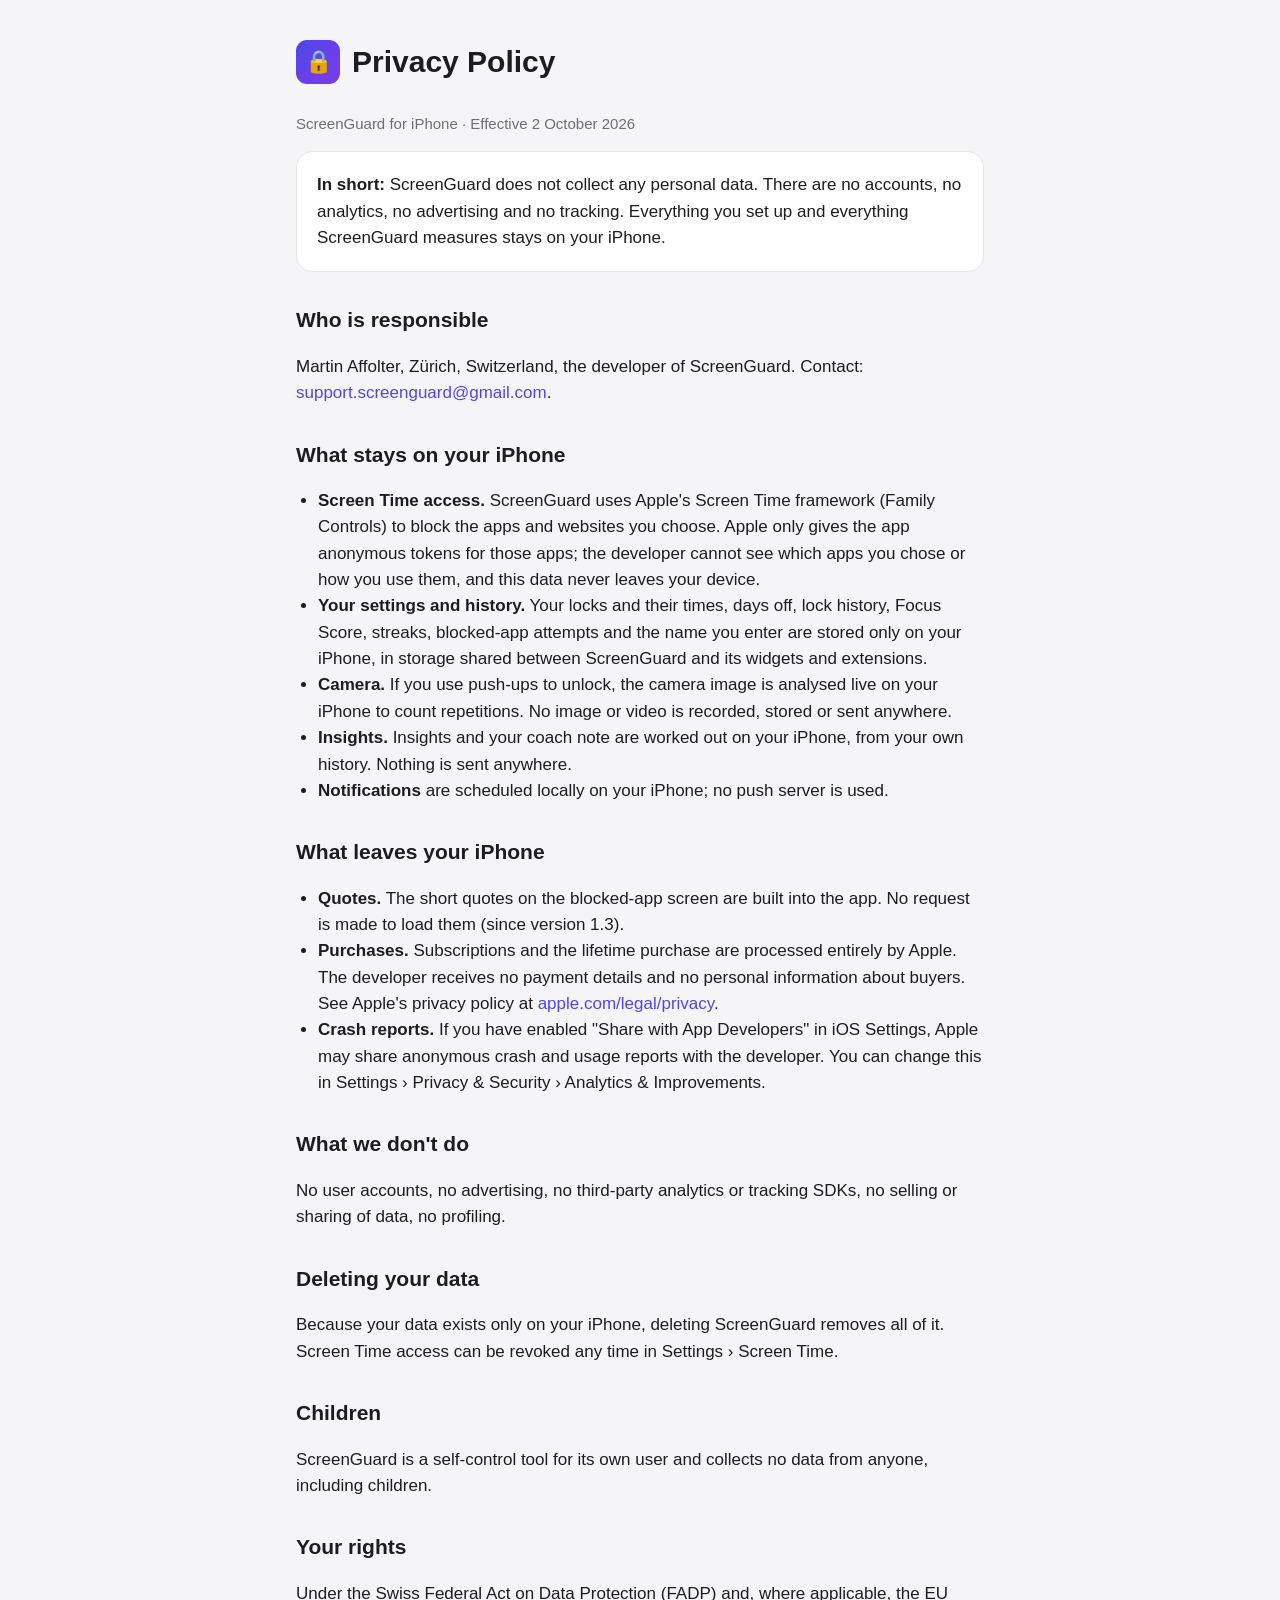
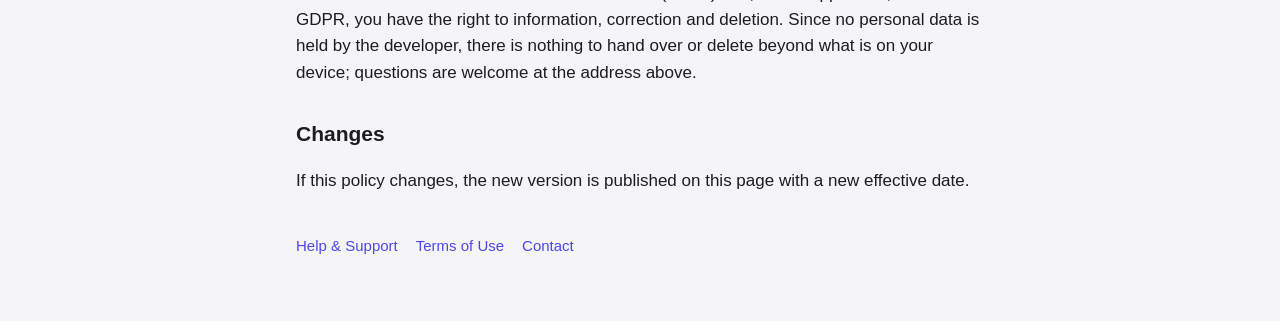
==== privacy.html @ 08f913f5 "Update support site" ====
<!doctype html>
<html lang="en">
<head>
<meta charset="utf-8"><meta name="viewport" content="width=device-width, initial-scale=1">
<title>ScreenGuard Privacy Policy</title>
<meta name="description" content="ScreenGuard does not collect your data. Everything stays on your iPhone.">
<link rel="stylesheet" href="style.css">
</head>
<body><main>
<header><div class="logo" aria-hidden="true">🔒</div><h1>Privacy Policy</h1></header>
<p class="muted">ScreenGuard for iPhone · Effective 2 October 2026</p>

<div class="card"><strong>In short:</strong> ScreenGuard does not collect any personal data. There are no accounts, no analytics, no advertising and no tracking. Everything you set up and everything ScreenGuard measures stays on your iPhone.</div>

<h2>Who is responsible</h2>
<p>Martin Affolter, Zürich, Switzerland, the developer of ScreenGuard. Contact: <a href="mailto:support.screenguard@gmail.com">support.screenguard@gmail.com</a>.</p>

<h2>What stays on your iPhone</h2>
<ul>
<li><strong>Screen Time access.</strong> ScreenGuard uses Apple's Screen Time framework (Family Controls) to block the apps and websites you choose. Apple only gives the app anonymous tokens for those apps; the developer cannot see which apps you chose or how you use them, and this data never leaves your device.</li>
<li><strong>Your settings and history.</strong> Your locks and their times, days off, lock history, Focus Score, streaks, blocked-app attempts and the name you enter are stored only on your iPhone, in storage shared between ScreenGuard and its widgets and extensions.</li>
<li><strong>Camera.</strong> If you use push-ups to unlock, the camera image is analysed live on your iPhone to count repetitions. No image or video is recorded, stored or sent anywhere.</li>
<li><strong>Insights.</strong> Insights and your coach note are worked out on your iPhone, from your own history. Nothing is sent anywhere.</li>
<li><strong>Notifications</strong> are scheduled locally on your iPhone; no push server is used.</li>
</ul>

<h2>What leaves your iPhone</h2>
<ul>
<li><strong>Quotes.</strong> The short quotes on the blocked-app screen are built into the app. No request is made to load them (since version 1.3).</li>
<li><strong>Purchases.</strong> Subscriptions and the lifetime purchase are processed entirely by Apple. The developer receives no payment details and no personal information about buyers. See Apple's privacy policy at <a href="https://www.apple.com/legal/privacy/">apple.com/legal/privacy</a>.</li>
<li><strong>Crash reports.</strong> If you have enabled "Share with App Developers" in iOS Settings, Apple may share anonymous crash and usage reports with the developer. You can change this in Settings › Privacy &amp; Security › Analytics &amp; Improvements.</li>
</ul>

<h2>What we don't do</h2>
<p>No user accounts, no advertising, no third-party analytics or tracking SDKs, no selling or sharing of data, no profiling.</p>

<h2>Deleting your data</h2>
<p>Because your data exists only on your iPhone, deleting ScreenGuard removes all of it. Screen Time access can be revoked any time in Settings › Screen Time.</p>

<h2>Children</h2>
<p>ScreenGuard is a self-control tool for its own user and collects no data from anyone, including children.</p>

<h2>Your rights</h2>
<p>Under the Swiss Federal Act on Data Protection (FADP) and, where applicable, the EU GDPR, you have the right to information, correction and deletion. Since no personal data is held by the developer, there is nothing to hand over or delete beyond what is on your device; questions are welcome at the address above.</p>

<h2>Changes</h2>
<p>If this policy changes, the new version is published on this page with a new effective date.</p>

<nav><a href="index.html">Help &amp; Support</a><a href="https://www.apple.com/legal/internet-services/itunes/dev/stdeula/">Terms of Use</a><a href="mailto:support.screenguard@gmail.com">Contact</a></nav>
</main></body></html>
---- style.css ----
:root { --bg:#f5f5f7; --card:#fff; --ink:#1d1d1f; --muted:#6e6e73; --accent:#4f46e5; --line:#e5e5ea; }
@media (prefers-color-scheme: dark) { :root { --bg:#000; --card:#1c1c1e; --ink:#f5f5f7; --muted:#a1a1a6; --accent:#8b85ff; --line:#2c2c2e; } }
* { box-sizing: border-box; }
body { margin:0; background:var(--bg); color:var(--ink); font:17px/1.55 -apple-system, BlinkMacSystemFont, "SF Pro Text", "Helvetica Neue", Arial, sans-serif; -webkit-text-size-adjust:100%; }
main { max-width:720px; margin:0 auto; padding:40px 16px 64px; }
header { display:flex; align-items:center; gap:12px; margin-bottom:28px; }
.logo { width:44px; height:44px; border-radius:11px; background:linear-gradient(135deg,var(--accent),#7c3aed); display:grid; place-items:center; color:#fff; font-size:22px; }
h1 { font-size:30px; line-height:1.2; margin:0; }
h2 { font-size:21px; margin:32px 0 8px; }
h3 { font-size:17px; margin:20px 0 4px; }
p, li { color:var(--ink); }
.muted { color:var(--muted); font-size:15px; }
.card { background:var(--card); border-radius:16px; padding:20px; margin:16px 0; border:1px solid var(--line); }
a { color:var(--accent); text-decoration:none; } a:hover { text-decoration:underline; }
details { background:var(--card); border:1px solid var(--line); border-radius:14px; padding:14px 18px; margin:10px 0; }
summary { font-weight:600; cursor:pointer; }
nav { display:flex; gap:18px; margin-top:40px; font-size:15px; flex-wrap:wrap; }
ul { padding-left:22px; }
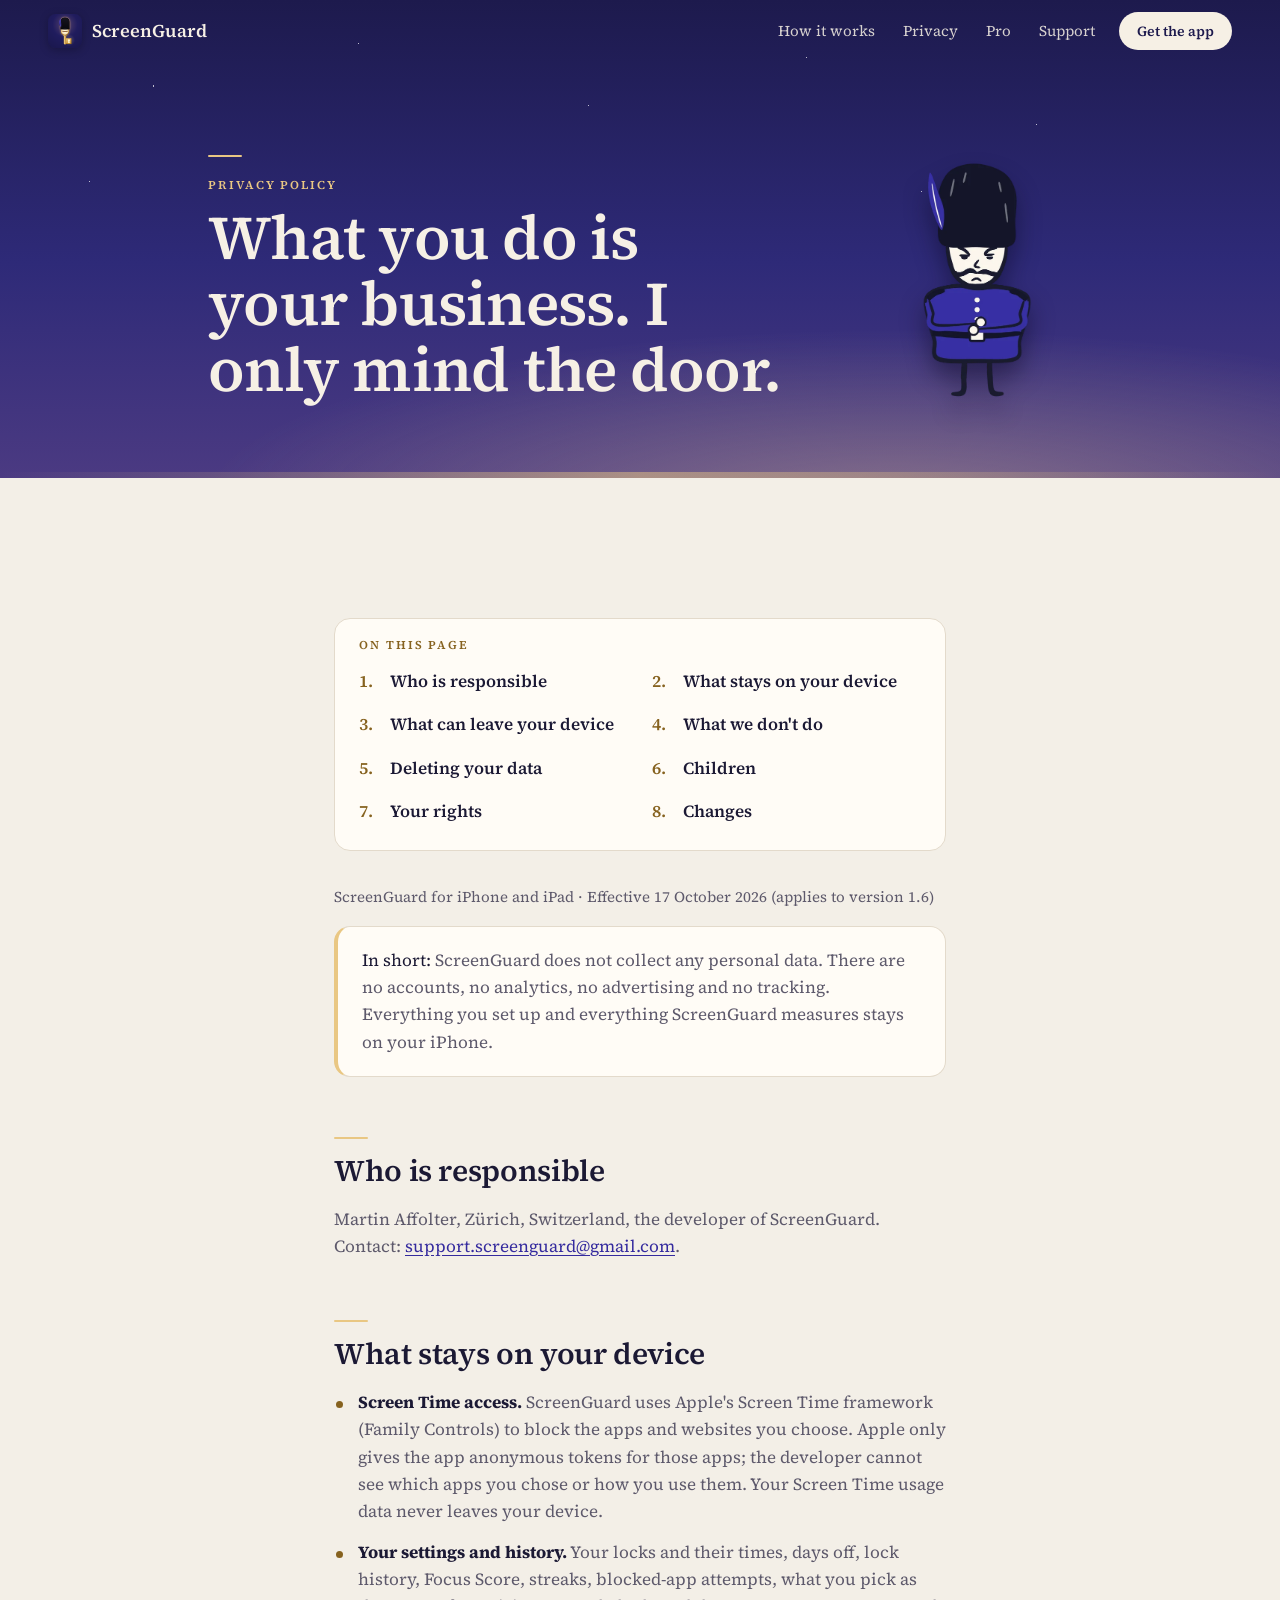
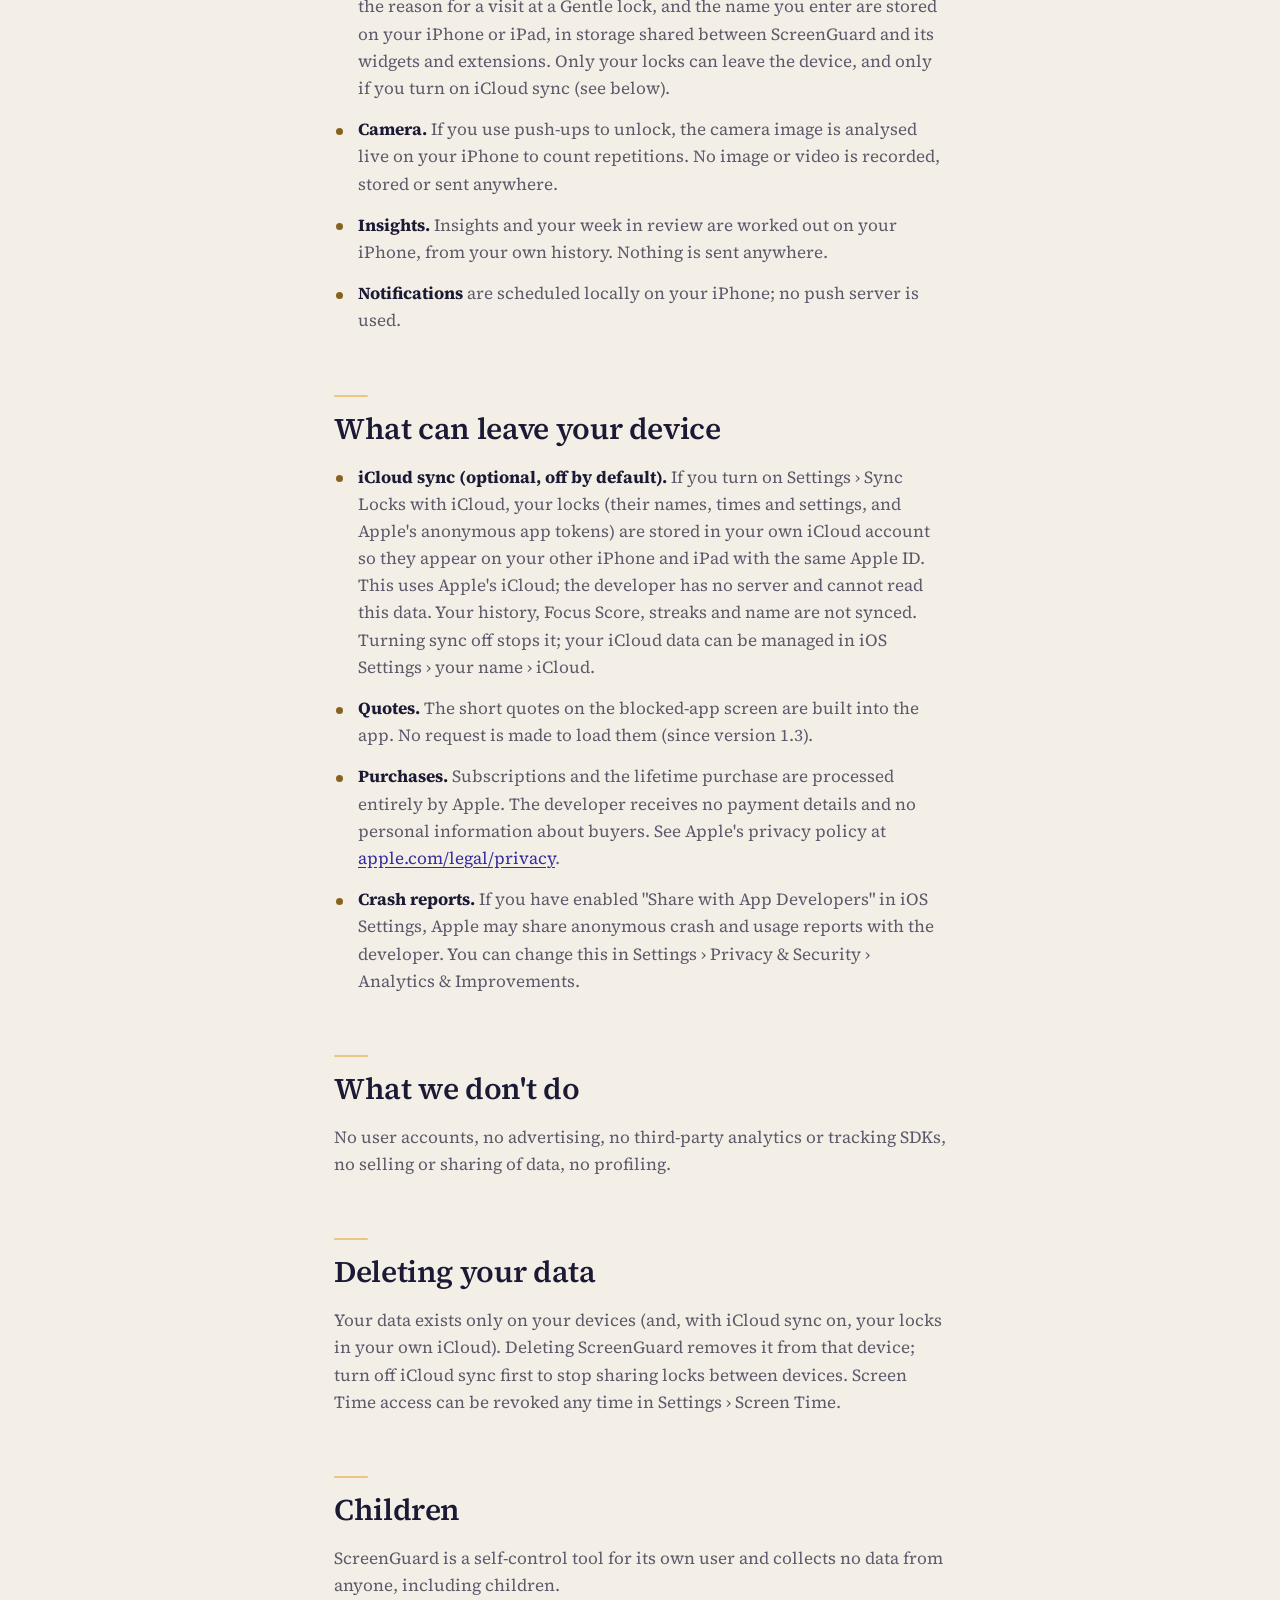
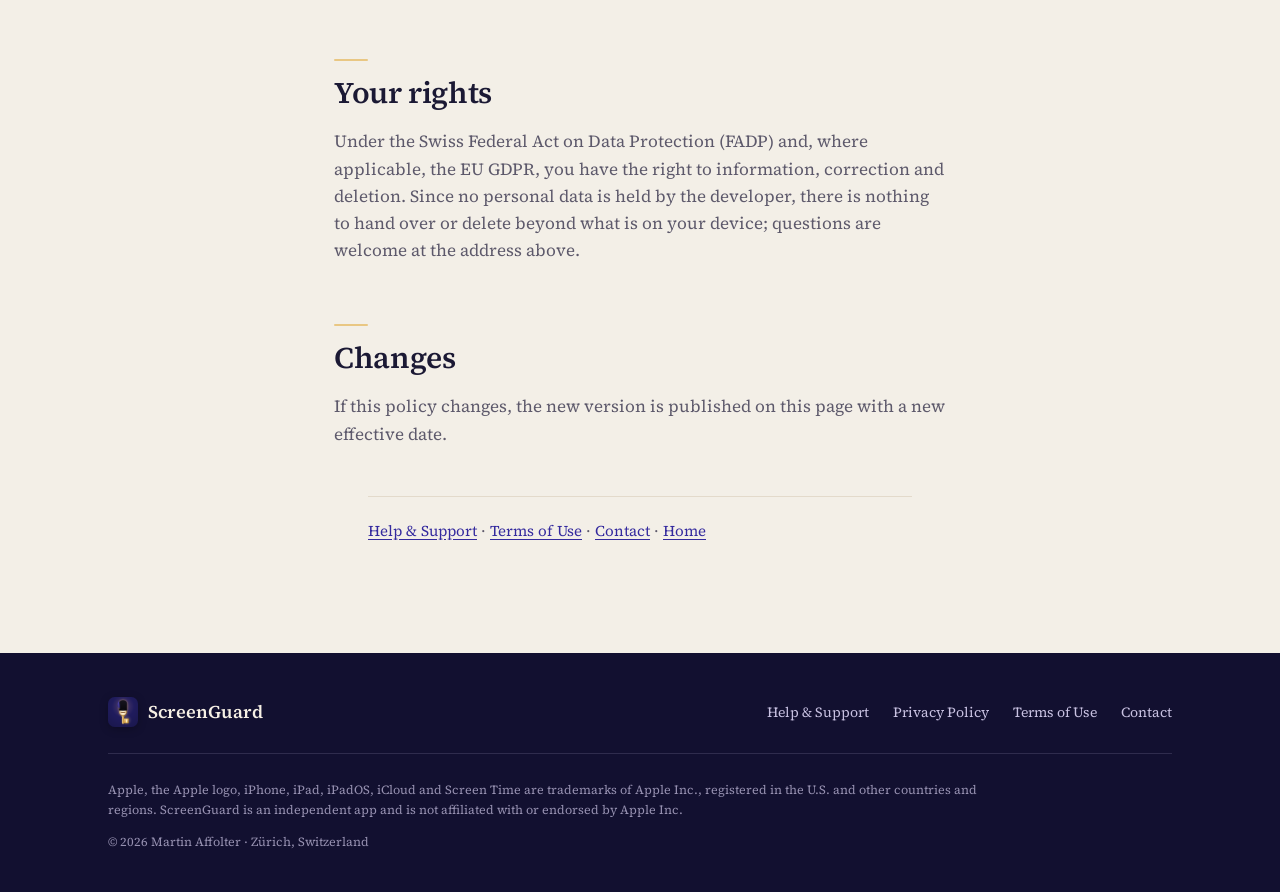
==== commit cb91b47a: "Update support site" ====
--- a/privacy.html
+++ b/privacy.html
@@ -1,31 +1,67 @@
 <!doctype html>
 <html lang="en">
 <head>
-<meta charset="utf-8"><meta name="viewport" content="width=device-width, initial-scale=1">
+<meta charset="utf-8"><meta name="viewport" content="width=device-width, initial-scale=1, viewport-fit=cover">
 <title>ScreenGuard Privacy Policy</title>
 <meta name="description" content="ScreenGuard does not collect your data. Everything stays on your iPhone.">
-<link rel="stylesheet" href="style.css">
+<link rel="icon" href="assets/icon-64.png">
+<link rel="apple-touch-icon" href="assets/icon-180.png">
+<meta name="theme-color" content="#1D1A4D">
+<link rel="stylesheet" href="landing.css?v=345cbb15">
+<link rel="stylesheet" href="sub.css?v=7fa8bb2f">
+<script>document.documentElement.classList.add('js')</script>
 </head>
-<body><main>
-<header><div class="logo" aria-hidden="true">🔒</div><h1>Privacy Policy</h1></header>
-<p class="muted">ScreenGuard for iPhone · Effective 2 October 2026</p>
+<body class="sub">
 
-<div class="card"><strong>In short:</strong> ScreenGuard does not collect any personal data. There are no accounts, no analytics, no advertising and no tracking. Everything you set up and everything ScreenGuard measures stays on your iPhone.</div>
+<header class="nav" id="nav">
+  <a class="brand" href="index.html" aria-label="ScreenGuard, home">
+    <img src="assets/icon-64.png" width="34" height="34" alt="">
+    <span>ScreenGuard</span>
+  </a>
+  <nav aria-label="Sections">
+    <a href="index.html#tour">How it works</a>
+    <a href="index.html#privacy">Privacy</a>
+    <a href="index.html#pro">Pro</a>
+    <a href="support.html">Support</a>
+  </nav>
+  <a class="btn btn-small" href="https://apps.apple.com/app/id6760020453">Get the app</a>
+</header>
+
+<main id="top">
+<section class="dusk subhead">
+  <div class="wrap subhead-in">
+    <div class="subhead-copy">
+      <p class="rule" aria-hidden="true"></p>
+      <p class="kicker">Privacy Policy</p>
+      <h1 data-write>What you do is your business. I only mind the door.</h1>
+    </div>
+    <div class="lampgardi" aria-hidden="true"><img src="assets/g/still-stern.webp" width="482" height="640" alt=""></div>
+  </div>
+</section>
+
+<section class="paper subbody">
+  <div class="wrap narrow">
+    <nav class="toc" id="toc" aria-label="On this page" hidden><p class="card-k">On this page</p><ol></ol></nav>
+    <div class="prose">
+<p class="muted eff">ScreenGuard for iPhone and iPad · Effective 17 October 2026 (applies to version 1.6)</p>
+
+<div class="card short"><strong>In short:</strong> ScreenGuard does not collect any personal data. There are no accounts, no analytics, no advertising and no tracking. Everything you set up and everything ScreenGuard measures stays on your iPhone.</div>
 
 <h2>Who is responsible</h2>
 <p>Martin Affolter, Zürich, Switzerland, the developer of ScreenGuard. Contact: <a href="mailto:support.screenguard@gmail.com">support.screenguard@gmail.com</a>.</p>
 
-<h2>What stays on your iPhone</h2>
+<h2>What stays on your device</h2>
 <ul>
-<li><strong>Screen Time access.</strong> ScreenGuard uses Apple's Screen Time framework (Family Controls) to block the apps and websites you choose. Apple only gives the app anonymous tokens for those apps; the developer cannot see which apps you chose or how you use them, and this data never leaves your device.</li>
-<li><strong>Your settings and history.</strong> Your locks and their times, days off, lock history, Focus Score, streaks, blocked-app attempts and the name you enter are stored only on your iPhone, in storage shared between ScreenGuard and its widgets and extensions.</li>
+<li><strong>Screen Time access.</strong> ScreenGuard uses Apple's Screen Time framework (Family Controls) to block the apps and websites you choose. Apple only gives the app anonymous tokens for those apps; the developer cannot see which apps you chose or how you use them. Your Screen Time usage data never leaves your device.</li>
+<li><strong>Your settings and history.</strong> Your locks and their times, days off, lock history, Focus Score, streaks, blocked-app attempts, what you pick as the reason for a visit at a Gentle lock, and the name you enter are stored on your iPhone or iPad, in storage shared between ScreenGuard and its widgets and extensions. Only your locks can leave the device, and only if you turn on iCloud sync (see below).</li>
 <li><strong>Camera.</strong> If you use push-ups to unlock, the camera image is analysed live on your iPhone to count repetitions. No image or video is recorded, stored or sent anywhere.</li>
-<li><strong>Insights.</strong> Insights and your coach note are worked out on your iPhone, from your own history. Nothing is sent anywhere.</li>
+<li><strong>Insights.</strong> Insights and your week in review are worked out on your iPhone, from your own history. Nothing is sent anywhere.</li>
 <li><strong>Notifications</strong> are scheduled locally on your iPhone; no push server is used.</li>
 </ul>
 
-<h2>What leaves your iPhone</h2>
+<h2>What can leave your device</h2>
 <ul>
+<li><strong>iCloud sync (optional, off by default).</strong> If you turn on Settings › Sync Locks with iCloud, your locks (their names, times and settings, and Apple's anonymous app tokens) are stored in your own iCloud account so they appear on your other iPhone and iPad with the same Apple ID. This uses Apple's iCloud; the developer has no server and cannot read this data. Your history, Focus Score, streaks and name are not synced. Turning sync off stops it; your iCloud data can be managed in iOS Settings › your name › iCloud.</li>
 <li><strong>Quotes.</strong> The short quotes on the blocked-app screen are built into the app. No request is made to load them (since version 1.3).</li>
 <li><strong>Purchases.</strong> Subscriptions and the lifetime purchase are processed entirely by Apple. The developer receives no payment details and no personal information about buyers. See Apple's privacy policy at <a href="https://www.apple.com/legal/privacy/">apple.com/legal/privacy</a>.</li>
 <li><strong>Crash reports.</strong> If you have enabled "Share with App Developers" in iOS Settings, Apple may share anonymous crash and usage reports with the developer. You can change this in Settings › Privacy &amp; Security › Analytics &amp; Improvements.</li>
@@ -35,7 +71,7 @@
 <p>No user accounts, no advertising, no third-party analytics or tracking SDKs, no selling or sharing of data, no profiling.</p>
 
 <h2>Deleting your data</h2>
-<p>Because your data exists only on your iPhone, deleting ScreenGuard removes all of it. Screen Time access can be revoked any time in Settings › Screen Time.</p>
+<p>Your data exists only on your devices (and, with iCloud sync on, your locks in your own iCloud). Deleting ScreenGuard removes it from that device; turn off iCloud sync first to stop sharing locks between devices. Screen Time access can be revoked any time in Settings › Screen Time.</p>
 
 <h2>Children</h2>
 <p>ScreenGuard is a self-control tool for its own user and collects no data from anyone, including children.</p>
@@ -46,5 +82,27 @@
 <h2>Changes</h2>
 <p>If this policy changes, the new version is published on this page with a new effective date.</p>
 
-<nav><a href="index.html">Help &amp; Support</a><a href="https://www.apple.com/legal/internet-services/itunes/dev/stdeula/">Terms of Use</a><a href="mailto:support.screenguard@gmail.com">Contact</a></nav>
-</main></body></html>
+    </div>
+    <p class="back"><a href="support.html">Help &amp; Support</a> · <a href="https://www.apple.com/legal/internet-services/itunes/dev/stdeula/">Terms of Use</a> · <a href="mailto:support.screenguard@gmail.com">Contact</a> · <a href="index.html">Home</a></p>
+  </div>
+</section>
+
+<footer class="foot">
+  <div class="wrap">
+    <div class="foot-top">
+      <a class="brand" href="index.html"><img src="assets/icon-64.png" width="30" height="30" alt=""><span>ScreenGuard</span></a>
+      <nav aria-label="Footer">
+        <a href="support.html">Help &amp; Support</a>
+        <a href="privacy.html">Privacy Policy</a>
+        <a href="https://www.apple.com/legal/internet-services/itunes/dev/stdeula/">Terms of Use</a>
+        <a href="mailto:support.screenguard@gmail.com">Contact</a>
+      </nav>
+    </div>
+    <p class="legal">Apple, the Apple logo, iPhone, iPad, iPadOS, iCloud and Screen Time are trademarks of Apple Inc., registered in the U.S. and other countries and regions. ScreenGuard is an independent app and is not affiliated with or endorsed by Apple Inc.</p>
+    <p class="legal">© 2026 Martin Affolter · Zürich, Switzerland</p>
+  </div>
+</footer>
+
+<script src="sub.js?v=de2863a4" defer></script>
+</body>
+</html>
--- a/landing.css
+++ b/landing.css
@@ -0,0 +1,415 @@
+/* ScreenGuard landing page, "Dusk". No dependencies. */
+@font-face { font-family:"SG Serif"; src:url(assets/fonts/source-serif-4.woff2) format("woff2"); font-weight:200 900; font-style:normal; font-display:swap; }
+@font-face { font-family:"SG Serif"; src:url(assets/fonts/source-serif-4-italic.woff2) format("woff2"); font-weight:200 900; font-style:italic; font-display:swap; }
+:root {
+  --canvas:#F3EFE7; --surface:#FFFCF6; --surface-low:#FBF6EC; --inset:#EEE8DD; --rule:#E3DACB;
+  --ink:#1B1934; --pencil:#5D596B; --accent:#342A9E; --accent-fill:#342A9E; --brass:#86621F;
+  --sky-top:#1D1A4D; --sky-mid:#2E2A78; --sky-low:#4B3A82; --lamp:#F4D59A;
+  --cream:#F6F0E5; --cream-soft:#C9C2E2; --brass-light:#E9C783; --night-ink:#1D1A4D;
+  --shadow:42,36,112;
+  /* Serif everywhere, like the app: New York on Apple devices (ui-serif), Source Serif 4 elsewhere (OFL, assets/fonts) */
+  --serif: ui-serif, "New York", "SG Serif", Georgia, serif;
+  --ease: cubic-bezier(.2,.7,.2,1);
+  --gutter: clamp(20px, 5vw, 48px);
+  --hh: max(100svh, 620px);
+}
+@media (prefers-color-scheme: dark) {
+  :root {
+    --canvas:#0F1226; --surface:#181C36; --surface-low:#151831; --inset:#242845; --rule:#2B3051;
+    --ink:#EEE9DF; --pencil:#A9A8C0; --accent:#ADA7FA; --accent-fill:#5048C8; --brass:#DDB66B;
+    --sky-top:#15143D; --sky-mid:#252170; --sky-low:#3A2E78; --shadow:0,0,0;
+  }
+}
+
+*, *::before, *::after { box-sizing: border-box; }
+html { scroll-behavior: smooth; -webkit-text-size-adjust: 100%; }
+body { margin:0; background:var(--sky-top); color:var(--ink); font:17px/1.6 var(--serif); -webkit-font-smoothing:antialiased; overflow-x:hidden; }
+img { max-width:100%; height:auto; display:block; }
+a { color:var(--accent); text-underline-offset:3px; }
+h1, h2, h3 { font-family:var(--serif); font-weight:600; letter-spacing:-.012em; margin:0; text-wrap:balance; }
+p { margin:0; text-wrap:pretty; }
+ul, ol { margin:0; padding:0; list-style:none; }
+:focus-visible { outline:2px solid var(--brass-light); outline-offset:3px; border-radius:6px; }
+
+.wrap { width:100%; max-width:1160px; margin:0 auto; padding:0 var(--gutter); }
+.narrow { max-width:760px; margin-inline:auto; }
+.center { text-align:center; }
+.small { font-size:15px; color:var(--pencil); }
+
+.kicker { font:600 12px/1 var(--serif); letter-spacing:.16em; text-transform:uppercase; color:var(--brass); margin-bottom:18px; }
+.display { font-size:clamp(34px, 5.2vw, 60px); line-height:1.06; }
+.body-l { font-size:clamp(18px, 1.7vw, 21px); line-height:1.55; color:var(--pencil); margin-top:22px; }
+.rule { width:34px; height:2px; background:var(--brass-light); border-radius:2px; margin:0 0 22px; }
+.center .rule { margin-inline:auto; }
+
+/* ── Buttons ── */
+.btn { display:inline-flex; align-items:center; justify-content:center; min-height:54px; padding:0 30px; border-radius:999px; font:600 17px/1 var(--serif); text-decoration:none; transition:transform .25s var(--ease), box-shadow .25s var(--ease), background .25s; white-space:nowrap; }
+.btn:hover { transform:translateY(-2px); }
+.btn:active { transform:translateY(0) scale(.98); }
+.btn-cream { background:var(--cream); color:var(--night-ink); box-shadow:0 10px 30px rgba(10,8,40,.35), inset 0 -2px 0 rgba(29,26,77,.08); }
+.btn-cream:hover { box-shadow:0 16px 40px rgba(10,8,40,.45), 0 0 0 6px rgba(244,213,154,.14); }
+.btn-small { min-height:38px; padding:0 18px; font-size:14px; background:var(--cream); color:var(--night-ink); }
+
+/* ── Nav ── */
+.nav { position:fixed; inset:0 0 auto 0; z-index:50; display:flex; align-items:center; gap:24px; padding:12px var(--gutter); padding-top:max(12px, env(safe-area-inset-top)); transition:background .35s, box-shadow .35s, color .35s; color:var(--cream); }
+.nav nav { display:flex; gap:28px; margin-left:auto; }
+.nav nav a { color:inherit; text-decoration:none; font-size:15px; opacity:.86; transition:opacity .2s; }
+.nav nav a:hover { opacity:1; }
+.brand { display:inline-flex; align-items:center; gap:10px; color:inherit; text-decoration:none; font:600 18px/1 var(--serif); }
+.brand img { border-radius:22%; box-shadow:0 2px 8px rgba(0,0,0,.25); }
+.nav.solid { background:color-mix(in srgb, var(--canvas) 82%, transparent); -webkit-backdrop-filter:saturate(1.4) blur(18px); backdrop-filter:saturate(1.4) blur(18px); box-shadow:0 1px 0 var(--rule); color:var(--ink); }
+.nav.solid .btn-small { background:var(--accent-fill); color:#fff; }
+@media (max-width:760px) { .nav nav { display:none; } .nav .btn-small { margin-left:auto; } }
+
+/* ── Hero ── */
+.hero { position:relative; height:var(--hh); overflow:hidden; background:var(--sky-top); color:var(--cream); --hp:0; }
+.scene { position:absolute; bottom:0;
+  --sw: max(100vw, calc(var(--hh) * 1.3808));
+  width:var(--sw); height:max(var(--hh), calc(100vw / 1.3808));
+  left:min(0px, calc(50vw - var(--sw) * .172));
+  transform:translate3d(0, calc(var(--hp) * 90px), 0) scale(calc(1 + var(--hp) * .05)); transform-origin:17% 80%; will-change:transform; }
+.scene-art { width:100%; height:100%; object-fit:cover; }
+.scene-front { pointer-events:none; transform:translate3d(0, calc(var(--hp) * 40px), 0); }
+.lamp { position:absolute; width:16%; aspect-ratio:1; border-radius:50%; translate:-50% -50%; background:radial-gradient(circle, rgba(244,213,154,.42), rgba(244,213,154,.12) 38%, transparent 68%); mix-blend-mode:screen; animation:flicker 5.5s ease-in-out infinite; }
+.lamp-a { left:2.9%; top:42%; }
+.lamp-b { left:31.2%; top:42%; animation-delay:-2.3s; }
+@keyframes flicker { 0%,100% { opacity:.75; scale:1; } 42% { opacity:1; scale:1.06; } 47% { opacity:.82; } 53% { opacity:1; } 78% { opacity:.7; scale:.97; } }
+
+.gardi { position:absolute; left:17.2%; bottom:13.5%; height:41%; aspect-ratio:756/1329; translate:-50% 0; padding:0; border:0; background:none; cursor:pointer; pointer-events:auto; -webkit-tap-highlight-color:transparent; filter:drop-shadow(0 18px 14px rgba(8,6,30,.45)); transition:scale .3s var(--ease); }
+.gardi:hover { scale:1.02; }
+.gardi picture, .gardi img { width:100%; height:100%; object-fit:contain; }
+
+.hero::after { content:""; position:absolute; inset:0; pointer-events:none; background:linear-gradient(180deg, rgba(21,18,60,.55) 0%, rgba(21,18,60,0) 34%), linear-gradient(0deg, rgba(21,18,60,.55) 0%, rgba(21,18,60,0) 22%); }
+.hero-inner { position:relative; z-index:2; height:100%; display:flex; flex-direction:column; justify-content:center; gap:34px; padding:96px var(--gutter) 64px; margin-left:auto; width:min(56%, 720px); margin-right:max(0px, calc((100vw - 1260px) / 2));
+  opacity:calc(1 - var(--hp) * 1.5); transform:translate3d(0, calc(var(--hp) * -70px), 0); }
+.hero h1 { font-size:clamp(44px, 6.3vw, 86px); line-height:1.02; text-shadow:0 2px 30px rgba(15,12,50,.5); }
+.lede { font-size:clamp(18px, 1.9vw, 23px); color:var(--cream); font-weight:500; margin-top:22px; max-width:28ch; text-shadow:0 1px 2px rgba(15,12,50,.9), 0 0 18px rgba(15,12,50,.85), 0 0 40px rgba(15,12,50,.6); }
+.hero-note { font-size:14px; color:var(--cream-soft); margin-top:16px; letter-spacing:.01em; }
+.hero-copy > *, .hero-cta > * { animation:rise 1s var(--ease) both; }
+.hero-copy h1 { animation-delay:.12s; } .hero-copy .lede { animation-delay:.24s; }
+.hero-cta > :first-child { animation-delay:.4s; } .hero-cta > :last-child { animation-delay:.5s; }
+@keyframes rise { from { opacity:0; transform:translateY(22px); } }
+
+.scroll-cue { position:absolute; z-index:3; left:50%; bottom:22px; width:26px; height:42px; translate:-50% 0; border:1.5px solid rgba(246,240,229,.5); border-radius:14px; opacity:calc(1 - var(--hp) * 6); }
+.scroll-cue span { position:absolute; left:50%; top:8px; width:3px; height:8px; margin-left:-1.5px; border-radius:2px; background:var(--cream); animation:cue 2s var(--ease) infinite; }
+@keyframes cue { 0% { opacity:0; transform:translateY(0); } 30% { opacity:1; } 100% { opacity:0; transform:translateY(14px); } }
+
+@media (max-width:860px) {
+  .hero-inner { width:100%; margin:0; justify-content:space-between; text-align:center; padding:92px var(--gutter) calc(40px + max(22px, env(safe-area-inset-bottom))); }
+  .hero-copy .rule { margin-inline:auto; }
+  .lede { margin-inline:auto; }
+  .hero h1 { font-size:clamp(38px, 10.4vw, 60px); }
+  .gardi { height:37%; bottom:19%; }
+  .scroll-cue { display:none; }
+  .hero-cta .btn { width:100%; max-width:360px; }
+  .hero::after { background:linear-gradient(180deg, rgba(21,18,60,.82) 0%, rgba(21,18,60,.7) 30%, rgba(21,18,60,0) 50%), linear-gradient(0deg, rgba(21,18,60,.8) 0%, rgba(21,18,60,0) 26%); }
+}
+
+/* ── Paper sections ── */
+.paper { background:var(--canvas); position:relative; padding:clamp(72px, 11vw, 140px) 0; }
+.promise { border-radius:32px 32px 0 0; margin-top:-32px; z-index:3; }
+.paper + .paper { padding-top:0; }
+.dusk + .paper { padding-top:clamp(72px, 11vw, 140px); }
+
+.chips { display:flex; flex-wrap:wrap; justify-content:center; gap:10px; margin-top:34px; }
+.chips li { padding:9px 18px; border-radius:999px; background:var(--surface); border:1px solid var(--rule); font:600 14px/1.2 var(--serif); color:var(--accent); box-shadow:0 2px 8px rgba(var(--shadow),.05); }
+
+.ticks { margin-top:22px; display:grid; gap:12px; }
+.ticks li { position:relative; padding-left:30px; color:var(--pencil); }
+.ticks li::before { content:""; position:absolute; left:2px; top:.42em; width:14px; height:8px; border-left:2px solid var(--brass); border-bottom:2px solid var(--brass); transform:rotate(-45deg) scale(.8); transform-origin:center; }
+.ticks strong, .faq strong { color:var(--ink); }
+.plain { margin-top:26px; display:grid; gap:14px; }
+.plain li { padding-left:20px; position:relative; color:var(--cream-soft); }
+.plain li::before { content:""; position:absolute; left:0; top:.68em; width:6px; height:6px; border-radius:50%; background:var(--brass-light); }
+
+/* ── Phone ── */
+.phone { --pw:280px; width:var(--pw); margin:0; padding:calc(var(--pw) * .032); border-radius:calc(var(--pw) * .175); background:linear-gradient(145deg, #2b2850, #0e0c22 60%); position:relative; flex:none;
+  box-shadow:0 0 0 1px rgba(255,255,255,.08) inset, 0 40px 70px -20px rgba(var(--shadow),.45), 0 18px 30px -12px rgba(var(--shadow),.3); }
+.phone img, .screens { width:100%; aspect-ratio:1320/2868; border-radius:calc(var(--pw) * .145); object-fit:cover; background:var(--sky-top); }
+.phone::after { content:""; position:absolute; left:50%; top:calc(var(--pw) * .058); width:27%; height:calc(var(--pw) * .078); translate:-50% 0; background:#000; border-radius:999px; }
+.screens { position:relative; overflow:hidden; }
+.screens img { position:absolute; inset:0; height:100%; border-radius:0; opacity:0; transform:scale(1.04); transition:opacity .6s var(--ease), transform .9s var(--ease); }
+.screens img.on { opacity:1; transform:none; }
+
+/* ── Tour ── */
+.tour-grid { display:grid; grid-template-columns:minmax(0, 1fr) minmax(0, 1fr); gap:clamp(32px, 6vw, 96px); }
+.chapter { min-height:92vh; display:flex; flex-direction:column; justify-content:center; max-width:500px; opacity:.28; transition:opacity .5s var(--ease); }
+.chapter.on { opacity:1; }
+.chapter h2 { font-size:clamp(32px, 4.2vw, 52px); line-height:1.08; }
+.chapter > p:not(.kicker) { font-size:19px; color:var(--pencil); margin-top:18px; }
+.phone.inline { display:none; }
+.stage-pin { position:sticky; top:0; height:100vh; display:flex; align-items:center; justify-content:center; gap:28px; }
+.stage-glow { display:none; }
+.phone.big { --pw:clamp(250px, 36vh, 340px); }
+.pips { display:grid; gap:10px; position:relative; }
+.pips li { width:6px; height:6px; border-radius:6px; background:var(--rule); transition:height .4s var(--ease), background .4s; }
+.pips li.on { height:26px; background:var(--accent-fill); }
+@media (max-width:860px) {
+  .tour-grid { grid-template-columns:1fr; }
+  .stage { display:none; }
+  .chapter { min-height:0; opacity:1; max-width:none; padding:0 0 84px; align-items:center; text-align:center; }
+  .chapter:last-child { padding-bottom:0; }
+  .chapter .ticks { text-align:left; }
+  .phone.inline { display:block; margin-top:36px; --pw:min(270px, 72vw); }
+}
+
+/* ── Dusk sections ── */
+.dusk { position:relative; color:var(--cream); padding:clamp(80px, 12vw, 150px) 0; overflow:hidden;
+  background:radial-gradient(90% 60% at 70% 105%, rgba(244,213,154,.34), transparent 60%), linear-gradient(180deg, var(--sky-top), var(--sky-mid) 55%, var(--sky-low)); }
+.dusk::before { content:""; position:absolute; inset:0; opacity:.7; pointer-events:none;
+  background-image:radial-gradient(1.2px 1.2px at 12% 18%, #fff 50%, transparent 51%), radial-gradient(1px 1px at 28% 9%, #fff 50%, transparent 51%), radial-gradient(1.4px 1.4px at 46% 22%, #fff 50%, transparent 51%), radial-gradient(1px 1px at 63% 12%, #fff 50%, transparent 51%), radial-gradient(1.2px 1.2px at 81% 26%, #fff 50%, transparent 51%), radial-gradient(1px 1px at 92% 8%, #fff 50%, transparent 51%), radial-gradient(1px 1px at 7% 38%, #fff 50%, transparent 51%), radial-gradient(1.2px 1.2px at 72% 40%, #fff 50%, transparent 51%); }
+.dusk .wrap { position:relative; }
+.dusk .body-l { color:var(--cream-soft); }
+
+.split { display:grid; grid-template-columns:minmax(0, 1.05fr) minmax(0, .95fr); align-items:center; gap:clamp(32px, 6vw, 90px); }
+.split.rev .split-copy { order:2; }
+.duo { position:relative; height:clamp(500px, 62vw, 660px); --p:.5; }
+.duo .phone { position:absolute; top:50%; left:50%; --pw:clamp(220px, 25vw, 290px); transform:translate(-50%, calc(-50% + (var(--p) - .5) * -40px)) rotate(-3deg); }
+.island-card { position:absolute; left:50%; top:50%; width:clamp(250px, 30vw, 360px); aspect-ratio:4/1; border-radius:999px; background:#000 url(assets/screen-island.webp) 50% 35.6% / 100% auto no-repeat; box-shadow:0 0 0 1px rgba(255,255,255,.1) inset, 0 30px 50px -16px rgba(8,6,30,.7);
+  transform:translate(calc(-50% + 16% + var(--p) * 14%), calc(-50% - 60% + (var(--p) - .5) * -120px)) rotate(4deg); }
+@media (max-width:860px) {
+  .split { grid-template-columns:1fr; text-align:center; }
+  .split .rule { margin-inline:auto; }
+  .split .plain, .split .ticks { text-align:left; max-width:480px; margin-inline:auto; }
+  .split.rev .split-copy { order:0; }
+  .duo { height:500px; }
+  .duo .phone { --pw:210px; }
+  .island-card { width:250px; }
+}
+
+/* ── Themes fan ── */
+.themes { overflow:hidden; padding-bottom:0 !important; --p:.5; }
+.fan { position:relative; height:clamp(480px, 72vw, 760px); margin-top:76px; }
+.fan .phone { position:absolute; left:50%; top:0; --pw:clamp(200px, 30vw, 350px); transition:transform .15s linear; }
+.fan-c { transform:translateX(-50%) translateY(calc(40px - var(--p) * 60px)); z-index:2; }
+.fan-l { transform:translateX(calc(-50% - var(--p) * 108%)) translateY(calc(60px + var(--p) * 30px)) rotate(calc(var(--p) * -7deg)); }
+.fan-r { transform:translateX(calc(-50% + var(--p) * 108%)) translateY(calc(60px + var(--p) * 30px)) rotate(calc(var(--p) * 7deg)); }
+.themes::after { content:""; position:absolute; inset:auto 0 0 0; height:140px; background:linear-gradient(0deg, var(--canvas), transparent); z-index:3; pointer-events:none; }
+
+/* ── iPad ── */
+.ipad-sec { padding-top:clamp(72px, 11vw, 140px) !important; }
+.ipad { margin:0 auto; width:min(420px, 82vw); padding:14px; border-radius:36px; background:linear-gradient(145deg, #2b2850, #0e0c22 60%); box-shadow:0 0 0 1px rgba(255,255,255,.08) inset, 0 50px 80px -24px rgba(var(--shadow),.45), 0 18px 30px -12px rgba(var(--shadow),.3); }
+.ipad img { border-radius:23px; }
+
+/* ── Cards ── */
+.cards { display:grid; gap:20px; margin-top:52px; }
+.cards.three { grid-template-columns:repeat(3, minmax(0, 1fr)); }
+.cards.two { grid-template-columns:repeat(2, minmax(0, 1fr)); max-width:860px; margin-inline:auto; }
+/* 1.6: flat surfaces like the app's sheet: a plain fill and a hairline, no gradient or shadow */
+.card { background:var(--surface); border:1px solid var(--rule); border-radius:16px; padding:28px 26px; }
+.card h3 { font-size:22px; line-height:1.2; }
+.card p { color:var(--pencil); margin-top:12px; font-size:16px; }
+.privacy .small, .faq .small { margin-top:34px; }
+@media (max-width:860px) { .cards.three, .cards.two { grid-template-columns:1fr; } }
+
+.plan h3 { font-size:28px; display:flex; align-items:center; gap:12px; flex-wrap:wrap; }
+.plan-sub { margin-top:8px !important; }
+.plan .ticks li { font-size:16px; }
+.plan-pro { color:var(--cream); border-color:transparent; background:linear-gradient(180deg, var(--sky-top), var(--sky-mid)); }
+.plan-pro p, .plan-pro .ticks li { color:var(--cream-soft); }
+.plan-pro .ticks li::before { border-color:var(--brass-light); }
+.plan-pro .btn { margin-top:28px; width:100%; }
+.badge { font:600 12px/1 var(--serif); letter-spacing:.02em; padding:7px 11px; border-radius:999px; background:var(--brass-light); color:var(--night-ink); }
+.fine { max-width:860px; margin:34px auto 0; font-size:13px; line-height:1.6; color:var(--pencil); }
+
+/* ── FAQ ── */
+.faq .display { margin-bottom:36px; }
+details { background:transparent; border:0; border-bottom:1px solid var(--rule); border-radius:0; padding:0 4px; margin:0; }
+details:first-of-type { border-top:1px solid var(--rule); }
+summary { list-style:none; cursor:pointer; padding:19px 34px 19px 0; position:relative; font:600 18px/1.35 var(--serif); }
+summary::-webkit-details-marker { display:none; }
+summary::after { content:""; position:absolute; right:4px; top:50%; width:9px; height:9px; margin-top:-7px; border-right:2px solid var(--accent); border-bottom:2px solid var(--accent); transform:rotate(45deg); transition:transform .3s var(--ease); }
+details[open] summary::after { transform:rotate(225deg); margin-top:-2px; }
+details p { color:var(--pencil); padding-bottom:20px; }
+
+/* ── Final ── */
+.final { padding-bottom:clamp(90px, 12vw, 150px); }
+.final-gardi { height:clamp(200px, 28vw, 280px); width:auto; margin:0 auto 10px; filter:drop-shadow(0 16px 12px rgba(8,6,30,.4)); }
+.quote { font:italic 400 20px/1.4 var(--serif); color:var(--brass-light); margin-bottom:14px; }
+.final .btn { margin-top:36px; }
+
+/* ── Footer ── */
+.foot { background:#121030; color:var(--cream-soft); padding:44px 0 max(40px, env(safe-area-inset-bottom)); font-size:14px; }
+.foot-top { display:flex; flex-wrap:wrap; align-items:center; justify-content:space-between; gap:18px 28px; padding-bottom:26px; margin-bottom:26px; border-bottom:1px solid rgba(201,194,226,.16); }
+.foot .brand { color:var(--cream); }
+.foot nav { display:flex; flex-wrap:wrap; gap:10px 24px; }
+.foot nav a { color:var(--cream-soft); text-decoration:none; }
+.foot nav a:hover { color:var(--cream); text-decoration:underline; }
+.legal { font-size:12.5px; line-height:1.6; color:rgba(201,194,226,.72); margin-top:12px; max-width:920px; }
+
+/* ── Scroll reveal ── */
+.js .reveal { opacity:0; transform:translateY(26px); transition:opacity .9s var(--ease), transform .9s var(--ease); transition-delay:var(--d, 0s); }
+.js .reveal.in { opacity:1; transform:none; }
+
+@media (prefers-reduced-motion: reduce) {
+  html { scroll-behavior:auto; }
+  *, *::before, *::after { animation:none !important; transition:none !important; }
+  .js .reveal { opacity:1; transform:none; }
+  .scene, .scene-front, .hero-inner { transform:none !important; opacity:1 !important; }
+  .chapter { opacity:1; }
+}
+
+/* ── Language switch, 404 ── */
+.langs { display:flex; flex-wrap:wrap; gap:6px 18px; margin:0 0 18px; font-size:14px; }
+.langs a { color:var(--cream-soft); text-decoration:none; }
+.langs a:hover { color:var(--cream); text-decoration:underline; }
+.langs a[aria-current="page"] { color:var(--cream); font-weight:600; }
+.notfound { min-height:100svh; display:flex; align-items:center; }
+.notfound .display { margin-top:4px; }
+.notfound .btn { margin-top:34px; }
+
+/* ═════════════════════════════════════════════════════════════════════
+   Motion (see motion.js). Four effects are switched on by classes on <html>, set in the page head
+   unless the visitor prefers reduced motion: p1 hero arrival, p2 headlines write themselves,
+   p5 dusk follows the scroll, p6 startle on tap. p9t (lantern, tilt) is set by motion.js on
+   pointer devices. Everything else is always on and has a still or final state.
+   ═════════════════════════════════════════════════════════════════════ */
+
+/* ── p1 Hero arrival ── */
+.dim { display:none; position:absolute; inset:0; pointer-events:none; }
+.p1 .dim-pre { display:block; background:#06051c; opacity:0; transition:opacity .7s ease; }
+.p1-pre .dim-pre { opacity:.5; }
+.p1-pre { --lamp-on:0; }
+.p1 .gardi { aspect-ratio:1000/1400; height:calc(41% * 1400 / 1329); }               /* new art is 482x640: wider box, same height and centre */
+.p1-hide .gardi { visibility:hidden; }
+.p1 .gardi.intro { pointer-events:none; }
+.p1:not(.p1-show) .hero-copy > *, .p1:not(.p1-show) .hero-cta > * { animation:none; opacity:0; }
+/* lamps: p1 switches them on, p5 makes them glow bigger and brighter while the hero scrolls away */
+.p1 .lamp, .p5 .lamp { filter:opacity(var(--lamp-on, 1)) brightness(calc(1 + var(--hp, 0) * .6)); transition:filter .6s ease; }
+.p5 .lamp { width:calc(16% + var(--hp, 0) * 5%); }
+
+/* ── p2 Headlines write themselves ── */
+.p2 .w { white-space:nowrap; }
+.p2 .ch { position:relative; top:5px; opacity:0; transition:opacity .4s ease, top .4s var(--ease); transition-delay:calc(var(--i) * var(--step, 28ms)); }
+.p2 [data-w].go .ch { top:0; opacity:1; }
+
+/* ── p3 Gardi per section (stills in the HTML; motion.js swaps two of them for animations) ── */
+.mini { display:inline-block; width:54px; height:72px; object-fit:contain; vertical-align:-.14em; margin:-28px 0 0 .4em; pointer-events:none; user-select:none; -webkit-user-select:none; }
+.mini.breathe { transform-origin:50% 100%; animation:mini-breathe 5.5s ease-in-out infinite; }
+@keyframes mini-breathe { 0%,100% { transform:scale(1); } 50% { transform:scale(1.035, 1.07); } }
+
+/* ── p4 Medal row ── */
+.medals { display:block; padding-bottom:clamp(72px, 10vw, 120px); }
+.medal-row { display:grid; grid-template-columns:repeat(6, minmax(0, 1fr)); gap:18px 6px; margin:44px auto 0; padding:34px 14px 26px; border-radius:16px; max-width:860px; list-style:none;
+  background:var(--surface); border:1px solid var(--rule); }   /* flat, like the other surfaces */
+.medal { display:flex; flex-direction:column; align-items:center; gap:10px; }
+.medal svg { width:min(78px, 100%); height:auto; overflow:visible; filter:drop-shadow(0 5px 5px rgba(20,21,42,.22)); transform-origin:50% 12%; }
+.medal span { font:600 14px/1.2 var(--serif); letter-spacing:.02em; color:var(--ink); }
+@media (max-width:700px) { .medal-row { grid-template-columns:repeat(3, minmax(0, 1fr)); gap:24px 6px; margin-top:34px; padding:28px 10px 22px; } .medals { padding-bottom:64px; } }
+@media (prefers-reduced-motion: no-preference) {
+  .js .medal svg { transform:scale(0); }
+  .js .medal span { opacity:0; }
+  .medal-row.in .medal svg { animation:pin .65s cubic-bezier(.34, 1.56, .64, 1) both; animation-delay:calc(.15s + var(--i) * .14s); }
+  .medal-row.in .medal span { opacity:1; transition:opacity .5s ease calc(.4s + var(--i) * .14s); }
+}
+@keyframes pin { from { transform:scale(0) rotate(-12deg); } to { transform:scale(1) rotate(0); } }
+
+/* ── p5 Dusk follows the scroll (--dusk 0..1 on <html>, --hp on the hero) ── */
+.p5 .dim-dusk { display:block; background:#05051a; opacity:calc(var(--hp, 0) * .25 + var(--dusk, 0) * .3); }
+.p5 .dusk {
+  background:radial-gradient(90% 60% at 70% 105%, rgba(244,213,154,calc(.34 + var(--dusk, 0) * .14)), transparent 60%),
+    linear-gradient(180deg, color-mix(in srgb, var(--sky-top), #04041a calc(var(--dusk, 0) * 70%)), color-mix(in srgb, var(--sky-mid), #060628 calc(var(--dusk, 0) * 60%)) 55%, color-mix(in srgb, var(--sky-low), #0b0a30 calc(var(--dusk, 0) * 55%))); }
+.p5 .dusk::after { content:""; position:absolute; inset:0; z-index:0; pointer-events:none; opacity:min(1, calc(var(--dusk, 0) * 1.6));
+  background-image:radial-gradient(1px 1px at 33% 17%, rgba(255,255,255,0.55) 50%, transparent 51%),
+    radial-gradient(1.6px 1.6px at 80% 12%, rgba(255,255,255,0.55) 50%, transparent 51%),
+    radial-gradient(1px 1px at 89% 23%, rgba(255,255,255,1) 50%, transparent 51%),
+    radial-gradient(1.6px 1.6px at 42% 25%, rgba(255,255,255,1) 50%, transparent 51%),
+    radial-gradient(1px 1px at 9% 54%, rgba(255,255,255,0.55) 50%, transparent 51%),
+    radial-gradient(1px 1px at 57% 39%, rgba(255,255,255,0.55) 50%, transparent 51%),
+    radial-gradient(1.4px 1.4px at 55% 16%, rgba(255,255,255,0.7) 50%, transparent 51%),
+    radial-gradient(1.6px 1.6px at 54% 54%, rgba(255,255,255,0.7) 50%, transparent 51%),
+    radial-gradient(1px 1px at 13% 54%, rgba(255,255,255,0.85) 50%, transparent 51%),
+    radial-gradient(1.6px 1.6px at 12% 67%, rgba(255,255,255,0.55) 50%, transparent 51%),
+    radial-gradient(1.6px 1.6px at 61% 48%, rgba(255,255,255,1) 50%, transparent 51%),
+    radial-gradient(1.4px 1.4px at 76% 45%, rgba(255,255,255,0.85) 50%, transparent 51%),
+    radial-gradient(1px 1px at 31% 74%, rgba(255,255,255,0.55) 50%, transparent 51%),
+    radial-gradient(1.2px 1.2px at 57% 50%, rgba(255,255,255,1) 50%, transparent 51%),
+    radial-gradient(1px 1px at 30% 90%, rgba(255,255,255,1) 50%, transparent 51%),
+    radial-gradient(1.4px 1.4px at 19% 34%, rgba(255,255,255,1) 50%, transparent 51%),
+    radial-gradient(1.6px 1.6px at 7% 63%, rgba(255,255,255,0.85) 50%, transparent 51%),
+    radial-gradient(1.4px 1.4px at 35% 35%, rgba(255,255,255,1) 50%, transparent 51%),
+    radial-gradient(1.2px 1.2px at 9% 12%, rgba(255,255,255,1) 50%, transparent 51%),
+    radial-gradient(1.2px 1.2px at 69% 10%, rgba(255,255,255,1) 50%, transparent 51%),
+    radial-gradient(1.2px 1.2px at 30% 38%, rgba(255,255,255,0.55) 50%, transparent 51%),
+    radial-gradient(1.6px 1.6px at 91% 35%, rgba(255,255,255,0.55) 50%, transparent 51%),
+    radial-gradient(1.2px 1.2px at 49% 23%, rgba(255,255,255,0.7) 50%, transparent 51%),
+    radial-gradient(1.4px 1.4px at 72% 39%, rgba(255,255,255,0.55) 50%, transparent 51%),
+    radial-gradient(1.2px 1.2px at 19% 39%, rgba(255,255,255,0.7) 50%, transparent 51%),
+    radial-gradient(1.2px 1.2px at 80% 80%, rgba(255,255,255,1) 50%, transparent 51%); }
+.p5 .dusk .wrap { z-index:1; }
+
+/* ── p6 Startle ── */
+.psst { display:none; }
+.p6 .psst { display:block; font:italic 400 14px/1.3 var(--serif); color:var(--cream-soft); opacity:.85; margin:0 0 16px; transition:opacity .4s ease; }
+.p6 .psst.gone { opacity:0; }
+.p6 .final-gardi { cursor:pointer; -webkit-tap-highlight-color:transparent; }
+
+@media (prefers-reduced-motion: reduce) { .mini.breathe { animation:none; } }
+
+/* New art has headroom above the bearskin (the salute's hop was cut off): 482x675, same figure scale. */
+@media (max-width:860px) { .p1 .gardi { height:calc(37% * 1400 / 1329); } }
+/* 1.6: no lamp or halo behind Gardi (the app dropped it); he stands on his own. */
+
+/* ── p8 The queue at the gate (all units scale with the stage: --u = 1px at 480px wide) ── */
+.gate-stage { display:block; position:relative; width:100%; aspect-ratio:480 / 220; margin-top:28px; container-type:inline-size; overflow:hidden; border-radius:22px; text-align:left;
+  background:radial-gradient(70% 60% at 14% 18%, rgba(244,213,154,.28), transparent 70%), linear-gradient(180deg, #1D1A4D, #2E2A78 62%, #4B3A82);
+  box-shadow:0 0 0 1px rgba(255,255,255,.07) inset, 0 24px 44px -22px rgba(42,36,112,.65); }
+.gs-in { --u:calc(100cqw / 480); position:absolute; inset:0; }
+.gs-ground { position:absolute; left:0; right:0; bottom:0; height:calc(24 * var(--u)); background:rgba(10,8,34,.5); border-top:1px solid rgba(244,213,154,.32); }
+.gs-post { position:absolute; left:calc(6 * var(--u)); bottom:calc(20 * var(--u)); width:calc(50 * var(--u)); height:auto; overflow:visible; }
+.gs-gardi { position:absolute; left:calc(24 * var(--u)); bottom:calc(20 * var(--u)); height:calc(150 * var(--u)); width:auto; max-width:none; z-index:2; user-select:none; -webkit-user-select:none; }
+.gs-bub { position:absolute; left:calc(118 * var(--u)); bottom:calc(140 * var(--u)); z-index:6; margin:0; padding:calc(7 * var(--u)) calc(11 * var(--u)); white-space:nowrap; transform-origin:0 100%;
+  font:600 calc(13 * var(--u))/1.15 var(--serif); color:#1B1934; background:#F6F0E5; border:calc(2 * var(--u)) solid #14152A; border-radius:calc(12 * var(--u)); }
+.gs-bub::after { content:""; position:absolute; left:calc(14 * var(--u)); bottom:calc(-7.5 * var(--u)); width:calc(11 * var(--u)); height:calc(11 * var(--u)); background:#F6F0E5; border-right:calc(2 * var(--u)) solid #14152A; border-bottom:calc(2 * var(--u)) solid #14152A; transform:rotate(45deg); }
+.gc { position:absolute; left:0; bottom:calc(20 * var(--u)); width:calc(55 * var(--u)); z-index:1; translate:calc(var(--sx) * var(--u)) 0; }
+.fl, .hp { display:block; }
+.gc svg { display:block; width:100%; height:auto; overflow:visible; }
+.f-h, .f-s { opacity:0; }
+.f-n { opacity:1; }
+.gc.front .f-n { opacity:0; }
+.gc.front .f-h { opacity:1; }                                                           /* static frame: the first one looks hopeful */
+@media (prefers-reduced-motion: no-preference) {
+  .gate-stage:not(.live) * { animation-play-state:paused !important; }
+  .gs-bub { animation:gs-bub 6s linear infinite; }
+  .gc { animation:gc-x 30s linear infinite; animation-delay:var(--d); }
+  .gc .hp { animation:gc-hop 30s ease-in-out infinite; animation-delay:var(--d); }
+  .gc .fl { animation:gc-flip 30s linear infinite; animation-delay:var(--d); }
+  .gc .f-n, .gc .f-h, .gc .f-s { animation-duration:30s; animation-iteration-count:infinite; animation-timing-function:linear; animation-delay:var(--d); animation-fill-mode:both; }
+  .gc .f-n { animation-name:gc-fn; }
+  .gc .f-h { animation-name:gc-fh; }
+  .gc .f-s { animation-name:gc-fs; }
+}
+@keyframes gs-bub { 0%,39.9% { opacity:0; scale:.3; } 43.3% { opacity:1; scale:1.08; } 46.7% { opacity:1; scale:1; } 73.3% { opacity:1; scale:1; } 78.3%,100% { opacity:0; scale:.9; } }
+@keyframes gc-x { 0.000%{translate:calc(540*var(--u)) calc(0*var(--u));z-index:1}3.333%{translate:calc(334*var(--u)) calc(0*var(--u));z-index:1}20.000%{translate:calc(334*var(--u)) calc(0*var(--u));z-index:1}23.333%{translate:calc(272*var(--u)) calc(0*var(--u));z-index:1}40.000%{translate:calc(272*var(--u)) calc(0*var(--u));z-index:1}43.333%{translate:calc(210*var(--u)) calc(0*var(--u));z-index:1}60.000%{translate:calc(210*var(--u)) calc(0*var(--u));z-index:1}63.333%{translate:calc(148*var(--u)) calc(0*var(--u));z-index:1}65.000%{translate:calc(136*var(--u)) calc(0*var(--u));z-index:1}75.667%{translate:calc(136*var(--u)) calc(0*var(--u));z-index:1}76.667%{translate:calc(136*var(--u)) calc(0*var(--u));z-index:5}87.333%{translate:calc(540*var(--u)) calc(12*var(--u));z-index:5}100.000%{translate:calc(540*var(--u)) calc(12*var(--u));z-index:5} }
+@keyframes gc-hop { 0.000%{translate:0 calc(-0*var(--u))}0.833%{translate:0 calc(-7*var(--u))}1.667%{translate:0 calc(-0*var(--u))}2.500%{translate:0 calc(-7*var(--u))}3.333%{translate:0 calc(-0*var(--u))}20.833%{translate:0 calc(-7*var(--u))}21.667%{translate:0 calc(-0*var(--u))}22.500%{translate:0 calc(-7*var(--u))}23.333%{translate:0 calc(-0*var(--u))}40.833%{translate:0 calc(-7*var(--u))}41.667%{translate:0 calc(-0*var(--u))}42.500%{translate:0 calc(-7*var(--u))}43.333%{translate:0 calc(-0*var(--u))}60.833%{translate:0 calc(-7*var(--u))}61.667%{translate:0 calc(-0*var(--u))}62.500%{translate:0 calc(-7*var(--u))}63.333%{translate:0 calc(-0*var(--u))}64.167%{translate:0 calc(-3*var(--u))}65.000%{translate:0 calc(-0*var(--u))}75.667%{translate:0 calc(-0*var(--u))}77.333%{translate:0 calc(-2.5*var(--u))}79.000%{translate:0 calc(-0*var(--u))}80.667%{translate:0 calc(-2.5*var(--u))}82.333%{translate:0 calc(-0*var(--u))}84.000%{translate:0 calc(-2.5*var(--u))}85.667%{translate:0 calc(-0*var(--u))}87.333%{translate:0 calc(-0*var(--u))}100.000%{translate:0 calc(-0*var(--u))} }
+@keyframes gc-flip { 0%{scale:1 1}74.667%{scale:1 1}75.500%{scale:-1 1}100%{scale:-1 1} }
+@keyframes gc-fn { 0.000%{opacity:1}63.967%{opacity:1}64.000%{opacity:0}100%{opacity:0} }
+@keyframes gc-fh { 0%{opacity:0}63.967%{opacity:0}64.000%{opacity:1}72.300%{opacity:1}72.333%{opacity:0}100%{opacity:0} }
+@keyframes gc-fs { 0%{opacity:0}72.300%{opacity:0}72.333%{opacity:1}100%{opacity:1} }
+
+/* ── p9 Lantern and tilt (html.p9t is set by motion.js on pointer devices only) ── */
+.lantern { display:none; }
+.p9t .lantern { display:block; position:absolute; left:0; top:0; width:520px; height:520px; margin:-260px 0 0 -260px; border-radius:50%; pointer-events:none; opacity:0; transition:opacity .5s ease; mix-blend-mode:screen; will-change:transform, opacity;
+  background:radial-gradient(closest-side, rgba(255,214,150,.34), rgba(244,213,154,.14) 46%, rgba(244,213,154,0) 72%); }
+.p9t .lantern.on { opacity:1; }
+.p9t .phone.inline, .p9t .phone.big { transform:perspective(900px) rotateX(var(--tx, 0deg)) rotateY(var(--ty, 0deg)); }
+.p9t .duo .phone { transform:translate(-50%, calc(-50% + (var(--p) - .5) * -40px)) rotate(-3deg) perspective(900px) rotateX(var(--tx, 0deg)) rotateY(var(--ty, 0deg)); }
+.p9t .fan-c { transform:translateX(-50%) translateY(calc(40px - var(--p) * 60px)) perspective(900px) rotateX(var(--tx, 0deg)) rotateY(var(--ty, 0deg)); }
+.p9t .fan-l { transform:translateX(calc(-50% - var(--p) * 108%)) translateY(calc(60px + var(--p) * 30px)) rotate(calc(var(--p) * -7deg)) perspective(900px) rotateX(var(--tx, 0deg)) rotateY(var(--ty, 0deg)); }
+.p9t .fan-r { transform:translateX(calc(-50% + var(--p) * 108%)) translateY(calc(60px + var(--p) * 30px)) rotate(calc(var(--p) * 7deg)) perspective(900px) rotateX(var(--tx, 0deg)) rotateY(var(--ty, 0deg)); }
+
+/* Phones: the small Gardi stands on his own line under the headline (beside it he covered the words),
+   and the section after the iPad keeps its distance from the device. */
+@media (max-width:860px) {
+  .mini { display:block; margin:10px auto 0; vertical-align:baseline; }
+  #privacy { padding-top:104px !important; }
+}
+
+/* Headlines that write themselves: the writing is their entrance (the block fade of .reveal ran at another
+   moment and hid it now and then), and it plays again each time the headline comes back into view. */
+.p2 [data-w].reveal { opacity:1 !important; transform:none !important; }
+.p2 [data-w]:not(.go) .ch { transition:none; }
+
+/* ── 1.6: the three looks, captioned ── */
+.fan figcaption { position:absolute; left:0; right:0; top:-34px; text-align:center; font:600 15px/1 var(--serif); letter-spacing:.02em; color:var(--ink); }
+.fan .phone { overflow:visible; }
--- a/sub.css
+++ b/sub.css
@@ -0,0 +1,88 @@
+/* ScreenGuard sub-pages (support, privacy). Loaded after landing.css. */
+html { scroll-padding-top: 84px; }
+body.sub { background: var(--canvas); }
+.vh { position:absolute; width:1px; height:1px; overflow:hidden; clip:rect(0 0 0 0); white-space:nowrap; }
+
+/* ── Header band: short dusk with lamplight behind Gardi ── */
+.subhead { padding: clamp(112px, 16vw, 150px) 0 clamp(48px, 7vw, 76px); }
+.subhead-in { display:grid; grid-template-columns:minmax(0,1fr) auto; align-items:end; gap:clamp(16px, 5vw, 64px); max-width:960px; }
+.subhead h1 { font-size:clamp(34px, 6vw, 62px); line-height:1.06; color:var(--cream); }
+.subhead .lede { margin-top:18px; font-size:clamp(17px, 2vw, 20px); color:var(--cream-soft); max-width:30em; }
+.subhead .kicker { color:var(--brass-light); margin-bottom:14px; }
+.lampgardi { position:relative; width:clamp(110px, 22vw, 190px); aspect-ratio:482/640; isolation:isolate; }
+.lampgardi img { width:100%; height:100%; object-fit:contain; filter:drop-shadow(0 14px 12px rgba(8,6,30,.45)); }
+/* 1.6: no halo behind Gardi */
+.subhead::after { content:""; position:absolute; left:0; right:0; bottom:0; height:6px; background:linear-gradient(90deg, transparent, var(--brass-light), transparent); opacity:.5; }
+@media (max-width:520px) { .subhead-in { grid-template-columns:minmax(0,1fr) 96px; } .lampgardi { width:96px; } }
+
+/* ── Letter-by-letter writing ── */
+.sub [data-write] .w { white-space:nowrap; }
+.sub [data-write] .ch { position:relative; top:5px; opacity:0; transition:opacity .4s ease, top .4s var(--ease); transition-delay:calc(var(--i) * var(--step, 28ms)); }
+.sub [data-write].go .ch { top:0; opacity:1; }
+
+/* ── Body ── */
+.subbody { padding: clamp(48px, 7vw, 84px) 0 clamp(64px, 9vw, 110px); border-radius:0; }
+.subbody .wrap { max-width:760px; }
+.intro { font-size:clamp(18px, 1.8vw, 20px); line-height:1.6; color:var(--pencil); }
+.sub-h { font-size:clamp(26px, 3.4vw, 34px); line-height:1.15; margin:clamp(40px, 6vw, 60px) 0 20px; }
+.group-h { font:600 12px/1 var(--serif); letter-spacing:.16em; text-transform:uppercase; color:var(--brass); margin:34px 0 8px; }
+.card-k { display:block; font:600 12px/1 var(--serif); letter-spacing:.16em; text-transform:uppercase; color:var(--brass); }
+
+.cards { display:grid; grid-template-columns:repeat(2, minmax(0,1fr)); gap:14px; }
+.card { display:flex; flex-direction:column; gap:6px; padding:20px 22px; min-width:0; overflow-wrap:anywhere; text-decoration:none; color:var(--pencil); background:var(--surface); border:1px solid var(--rule); border-radius:16px; transition:border-color .3s; }
+.card:hover { border-color:var(--brass); }
+.card strong { font:600 20px/1.2 var(--serif); color:var(--ink); }
+@media (max-width:520px) { .cards { grid-template-columns:1fr; } }
+
+/* ── Search + accordion ── */
+.search { display:block; margin-bottom:6px; }
+.search input { width:100%; min-height:52px; padding:0 22px 0 48px; font:17px/1 var(--serif); color:var(--ink); background:var(--surface) url("data:image/svg+xml,%3Csvg xmlns='http://www.w3.org/2000/svg' width='20' height='20' viewBox='0 0 24 24' fill='none' stroke='%2386621F' stroke-width='2.4' stroke-linecap='round'%3E%3Ccircle cx='10.5' cy='10.5' r='6.5'/%3E%3Cpath d='M15.5 15.5 21 21'/%3E%3C/svg%3E") no-repeat 18px 50%; border:1px solid var(--rule); border-radius:14px; appearance:none; -webkit-appearance:none; }
+.search input::placeholder { color:var(--pencil); opacity:.8; }
+.search input:focus-visible { outline:2px solid var(--brass-light); outline-offset:3px; }
+.none { font:italic 400 20px/1.4 var(--serif); color:var(--brass); margin:26px 0 6px; text-align:center; }
+.qgroup[hidden], .qgroup details[hidden], .none[hidden] { display:none; }
+.qgroup details { overflow:hidden; }
+
+
+.qgroup details p { padding-top:0; }
+.qgroup summary { overflow-wrap:anywhere; }
+.qgroup details a, .intro a { overflow-wrap:anywhere; }
+
+/* ── Dozing Gardi at the bottom ── */
+.subfinal { padding:clamp(56px, 8vw, 96px) 0 clamp(64px, 9vw, 110px); }
+.subfinal .final-gardi { cursor:pointer; -webkit-tap-highlight-color:transparent; border-radius:12px; }
+.subfinal .quote { margin-bottom:10px; transition:opacity .4s; }
+.subfinal .quote.gone { opacity:0; }
+.subfinal .display { font-size:clamp(30px, 5vw, 48px); margin-top:8px; }
+.subfinal .display a { color:var(--brass-light); text-decoration-thickness:2px; }
+.subfinal .display a:hover { color:var(--cream); }
+
+/* ── Privacy ── */
+.prose { max-width:68ch; margin-inline:auto; }
+.prose > * + * { margin-top:1em; }
+.prose .eff { font-size:15px; }
+.prose .muted { color:var(--pencil); }
+.prose .card.short { display:block; padding:20px 24px; color:var(--pencil); line-height:1.6; border-left:4px solid var(--brass-light); }
+.prose .card.short:hover { border-color:var(--rule); border-left-color:var(--brass-light); }
+.prose .card.short strong { font:600 inherit/inherit var(--serif); }
+.prose h2 { font-size:clamp(24px, 3vw, 30px); line-height:1.2; margin-top:2em; }
+.prose h2::before { content:""; display:block; width:34px; height:2px; background:var(--brass-light); border-radius:2px; margin-bottom:14px; }
+.prose p, .prose li { color:var(--pencil); overflow-wrap:anywhere; }
+.prose strong { color:var(--ink); }
+.prose ul { display:grid; gap:14px; margin-top:1em; }
+.prose li { position:relative; padding-left:24px; }
+.prose li::before { content:""; position:absolute; left:2px; top:.68em; width:7px; height:7px; border-radius:50%; background:var(--brass); }
+.toc { max-width:68ch; margin:0 auto 34px; padding:20px 24px; background:var(--surface); border:1px solid var(--rule); border-radius:16px; }
+.toc[hidden] { display:none; }
+.toc ol { list-style:none; margin-top:12px; display:grid; grid-template-columns:repeat(2, minmax(0,1fr)); gap:6px 24px; counter-reset:t; }
+.toc li { counter-increment:t; }
+.toc li a { display:block; padding:5px 0; color:var(--ink); text-decoration:none; font-weight:600; }
+.toc li a::before { content:counter(t) "."; display:inline-block; width:1.8em; color:var(--brass); }
+.toc li a:hover { color:var(--accent); text-decoration:underline; }
+@media (max-width:520px) { .toc ol { grid-template-columns:1fr; } }
+.back { max-width:68ch; margin:48px auto 0; padding-top:22px; border-top:1px solid var(--rule); font-size:15px; color:var(--pencil); }
+
+@media (prefers-reduced-motion: reduce) {
+  .sub [data-write] .ch { opacity:1; top:0; }
+  .card:hover { transform:none; }
+}
